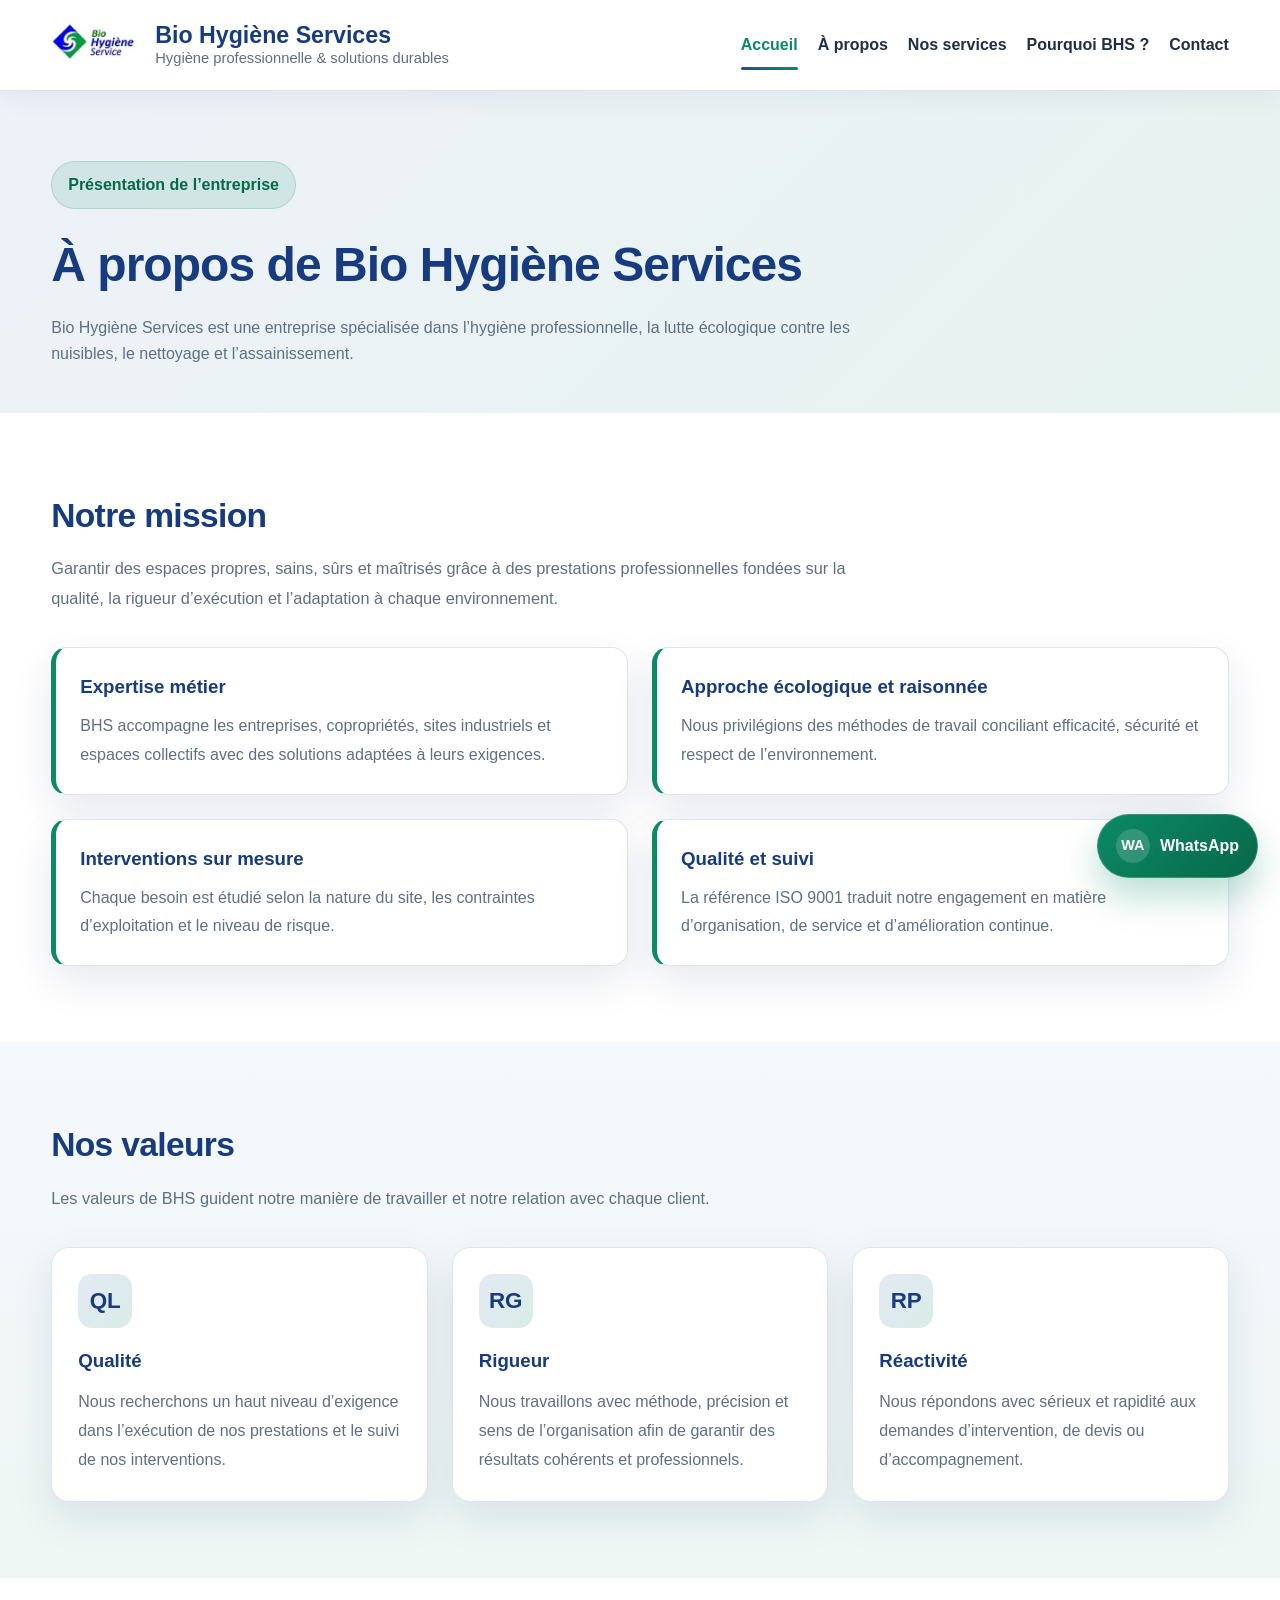
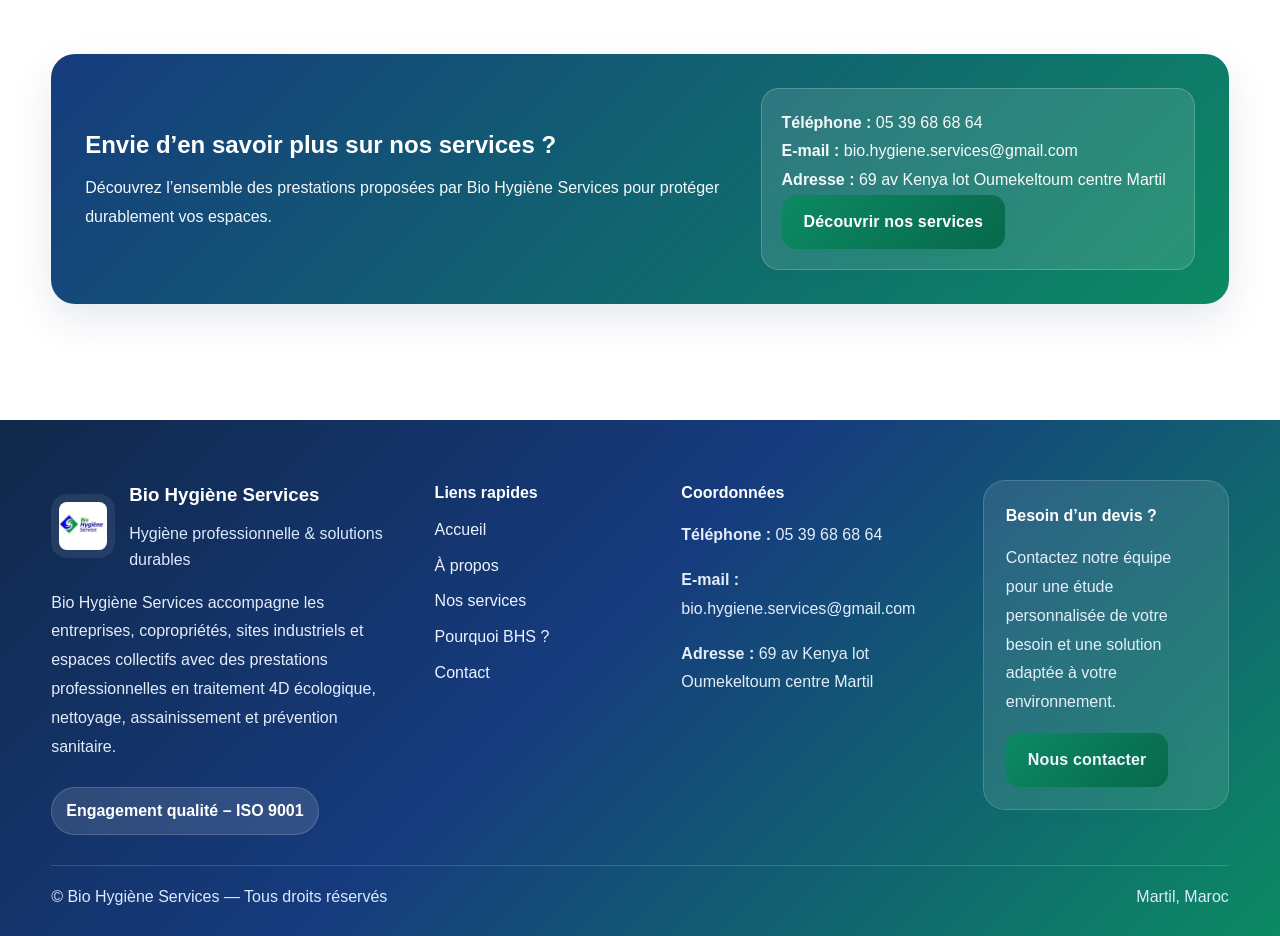
==== a-propos.html @ 7eb4a311 "Add files via upload" ====
<!DOCTYPE html>
<html lang="fr">

<head>
  <meta charset="UTF-8" />
  <meta name="viewport" content="width=device-width, initial-scale=1.0" />
  <title>Bio Hygiène Services | À propos</title>
  <meta name="description"
    content="Découvrez Bio Hygiène Services, son engagement qualité, son expertise en hygiène professionnelle, traitement 4D écologique, nettoyage et assainissement." />
  <link rel="stylesheet" href="css/style.css" />
</head>

<body>

  <header class="site-header">
    <div class="container header-inner">
      <a href="index.html" class="logo-wrap">
        <img src="assets/images/logo-bhs.png" alt="Logo Bio Hygiène Services" />
        <div class="brand-text">
          <span class="brand-name">Bio Hygiène Services</span>
          <span class="brand-subtitle">Hygiène professionnelle & solutions durables</span>
        </div>
      </a>

      <button class="menu-toggle" aria-label="Ouvrir le menu" aria-expanded="false">
        <span></span>
        <span></span>
        <span></span>
      </button>

      <nav class="main-nav">
        <a href="index.html" class="active">Accueil</a>
        <a href="a-propos.html">À propos</a>
        <a href="services.html">Nos services</a>
        <a href="pourquoi-bhs.html">Pourquoi BHS ?</a>
        <a href="contact.html">Contact</a>
      </nav>
    </div>
  </header>

  <main>
    <section class="page-hero">
      <div class="container">
        <div class="badge">Présentation de l’entreprise</div>
        <h1>À propos de Bio Hygiène Services</h1>
        <p>
          Bio Hygiène Services est une entreprise spécialisée dans l’hygiène
          professionnelle, la lutte écologique contre les nuisibles, le nettoyage
          et l’assainissement.
        </p>
      </div>
    </section>

    <section class="section">
      <div class="container">
        <div class="section-heading">
          <h2>Notre mission</h2>
          <p>
            Garantir des espaces propres, sains, sûrs et maîtrisés grâce à des
            prestations professionnelles fondées sur la qualité, la rigueur
            d’exécution et l’adaptation à chaque environnement.
          </p>
        </div>

        <div class="features">
          <div class="feature">
            <h3>Expertise métier</h3>
            <p>
              BHS accompagne les entreprises, copropriétés, sites industriels
              et espaces collectifs avec des solutions adaptées à leurs exigences.
            </p>
          </div>

          <div class="feature">
            <h3>Approche écologique et raisonnée</h3>
            <p>
              Nous privilégions des méthodes de travail conciliant efficacité,
              sécurité et respect de l’environnement.
            </p>
          </div>

          <div class="feature">
            <h3>Interventions sur mesure</h3>
            <p>
              Chaque besoin est étudié selon la nature du site, les contraintes
              d’exploitation et le niveau de risque.
            </p>
          </div>

          <div class="feature">
            <h3>Qualité et suivi</h3>
            <p>
              La référence ISO 9001 traduit notre engagement en matière
              d’organisation, de service et d’amélioration continue.
            </p>
          </div>
        </div>
      </div>
    </section>

    <section class="section section-alt">
      <div class="container">
        <div class="section-heading">
          <h2>Nos valeurs</h2>
          <p>
            Les valeurs de BHS guident notre manière de travailler
            et notre relation avec chaque client.
          </p>
        </div>

        <div class="cards">
          <article class="card">
            <div class="card-icon">QL</div>
            <h3>Qualité</h3>
            <p>
              Nous recherchons un haut niveau d’exigence dans l’exécution
              de nos prestations et le suivi de nos interventions.
            </p>
          </article>

          <article class="card">
            <div class="card-icon">RG</div>
            <h3>Rigueur</h3>
            <p>
              Nous travaillons avec méthode, précision et sens de l’organisation
              afin de garantir des résultats cohérents et professionnels.
            </p>
          </article>

          <article class="card">
            <div class="card-icon">RP</div>
            <h3>Réactivité</h3>
            <p>
              Nous répondons avec sérieux et rapidité aux demandes d’intervention,
              de devis ou d’accompagnement.
            </p>
          </article>
        </div>
      </div>
    </section>

    <section class="section">
      <div class="container">
        <div class="cta-band">
          <div>
            <h2>Envie d’en savoir plus sur nos services ?</h2>
            <p>
              Découvrez l’ensemble des prestations proposées par Bio Hygiène Services
              pour protéger durablement vos espaces.
            </p>
          </div>

          <div class="cta-box-right">
            <p><strong>Téléphone :</strong> 05 39 68 68 64</p>
            <p><strong>E-mail :</strong> bio.hygiene.services@gmail.com</p>
            <p><strong>Adresse :</strong> 69 av Kenya lot Oumekeltoum centre Martil</p>
            <a href="services.html" class="btn btn-primary">Découvrir nos services</a>
          </div>
        </div>
      </div>
    </section>
  </main>

  <footer class="site-footer">
    <div class="container">
      <div class="footer-top">
        <div class="footer-brand-block">
          <div class="footer-brand-head">
            <img src="assets/images/logo-bhs.png" alt="Logo Bio Hygiène Services" class="footer-logo" />
            <div>
              <h3>Bio Hygiène Services</h3>
              <p class="footer-tagline">Hygiène professionnelle & solutions durables</p>
            </div>
          </div>

          <p class="footer-text">
            Bio Hygiène Services accompagne les entreprises, copropriétés,
            sites industriels et espaces collectifs avec des prestations
            professionnelles en traitement 4D écologique, nettoyage,
            assainissement et prévention sanitaire.
          </p>

          <div class="footer-badge">Engagement qualité – ISO 9001</div>
        </div>

        <div class="footer-links-block">
          <h4>Liens rapides</h4>
          <ul class="footer-links-list">
            <li><a href="index.html">Accueil</a></li>
            <li><a href="a-propos.html">À propos</a></li>
            <li><a href="services.html">Nos services</a></li>
            <li><a href="pourquoi-bhs.html">Pourquoi BHS ?</a></li>
            <li><a href="contact.html">Contact</a></li>
          </ul>
        </div>

        <div class="footer-contact-block">
          <h4>Coordonnées</h4>
          <p><strong>Téléphone :</strong> 05 39 68 68 64</p>
          <p><strong>E-mail :</strong> bio.hygiene.services@gmail.com</p>
          <p><strong>Adresse :</strong> 69 av Kenya lot Oumekeltoum centre Martil</p>
        </div>

        <div class="footer-cta-block">
          <h4>Besoin d’un devis ?</h4>
          <p>
            Contactez notre équipe pour une étude personnalisée de votre besoin
            et une solution adaptée à votre environnement.
          </p>
          <a href="contact.html" class="btn btn-primary">Nous contacter</a>
        </div>
      </div>

      <div class="footer-bottom-premium">
        <p>© Bio Hygiène Services — Tous droits réservés</p>
        <p>Martil, Maroc</p>
      </div>
    </div>
  </footer>

  <script src="js/main.js"></script>
  <a
  href="https://wa.me/212539686864?text=Bonjour%20Bio%20Hygi%C3%A8ne%20Services%2C%20je%20souhaite%20obtenir%20des%20informations."
  class="whatsapp-float"
  target="_blank"
  aria-label="Contacter BHS sur WhatsApp"
>
  <span class="whatsapp-icon">WA</span>
  <span class="whatsapp-text">WhatsApp</span>
</a>
</body>

</html>
---- css/style.css ----
:root {
  --bhs-blue: #1f4ea8;
  --bhs-blue-dark: #163b7e;
  --bhs-green: #0c8a63;
  --bhs-green-dark: #07684a;
  --bhs-white: #ffffff;
  --bhs-light: #f5f8fc;
  --bhs-light-alt: #eef7f4;
  --bhs-text: #1f2f46;
  --bhs-muted: #5f6f85;
  --bhs-border: #dbe4ef;
  --bhs-shadow: 0 16px 40px rgba(17, 42, 87, 0.10);
  --container: 1180px;
  --radius: 18px;
}

* {
  box-sizing: border-box;
}

html {
  scroll-behavior: smooth;
}

body {
  margin: 0;
  font-family: "Segoe UI", Arial, sans-serif;
  color: var(--bhs-text);
  background: var(--bhs-white);
  line-height: 1.6;
}

img {
  max-width: 100%;
  display: block;
}

a {
  text-decoration: none;
  color: inherit;
}

.container {
  width: min(92%, var(--container));
  margin: 0 auto;
}

/* Header */
.site-header {
  position: sticky;
  top: 0;
  z-index: 100;
  background: rgba(255, 255, 255, 0.96);
  border-bottom: 1px solid var(--bhs-border);
  backdrop-filter: blur(8px);
}

.header-inner {
  min-height: 82px;
  display: flex;
  align-items: center;
  justify-content: space-between;
  gap: 24px;
}

.logo-wrap {
  display: flex;
  align-items: center;
  gap: 14px;
}

.logo-wrap img {
  width: 90px;
  height: 90px;
  object-fit: contain;
}

.brand-text {
  display: flex;
  flex-direction: column;
  line-height: 1.2;
}

.brand-name {
  font-size: 1.45rem;
  font-weight: 800;
  color: var(--bhs-blue-dark);
}

.brand-subtitle {
  font-size: 0.92rem;
  color: var(--bhs-muted);
}

.main-nav {
  display: flex;
  align-items: center;
  gap: 20px;
  flex-wrap: wrap;
}

.main-nav a {
  font-weight: 700;
  color: var(--bhs-text);
  position: relative;
  padding: 6px 0;
}

.main-nav a:hover,
.main-nav a.active {
  color: var(--bhs-green);
}

.main-nav a.active::after,
.main-nav a:hover::after {
  content: "";
  position: absolute;
  left: 0;
  bottom: -6px;
  width: 100%;
  height: 3px;
  border-radius: 999px;
  background: linear-gradient(90deg, var(--bhs-blue), var(--bhs-green));
}

/* Hero */
.hero {
  background:
    linear-gradient(135deg, rgba(31, 78, 168, 0.08), rgba(12, 138, 99, 0.10)),
    linear-gradient(180deg, #ffffff 0%, #f6fbff 100%);
  padding: 84px 0 72px;
}

.hero-grid {
  display: grid;
  grid-template-columns: 1.15fr 0.85fr;
  gap: 42px;
  align-items: center;
}

.badge {
  display: inline-flex;
  align-items: center;
  gap: 10px;
  background: rgba(12, 138, 99, 0.12);
  color: var(--bhs-green-dark);
  border: 1px solid rgba(12, 138, 99, 0.18);
  padding: 10px 16px;
  border-radius: 999px;
  font-weight: 800;
  margin-bottom: 18px;
}

.hero h1,
.hero h2 {
  margin: 0 0 18px;
  font-size: clamp(2.2rem, 5vw, 3.5rem);
  line-height: 1.15;
  color: var(--bhs-blue-dark);
}

.hero p.lead {
  font-size: 1.1rem;
  color: var(--bhs-text);
  max-width: 760px;
  margin-bottom: 24px;
}

.hero-actions {
  display: flex;
  gap: 14px;
  flex-wrap: wrap;
  margin-bottom: 28px;
}

.hero-image img {
  border-radius: 15px;
  box-shadow: var(--bhs-shadow);
  border: 1px solid var(--bhs-border);
  min-height: 300px;
  object-fit: cover;
}

.hero-points {
  display: grid;
  grid-template-columns: repeat(2, minmax(0, 1fr));
  gap: 14px;
  margin-top: 8px;
}

.hero-point {
  background: var(--bhs-white);
  border: 1px solid var(--bhs-border);
  border-radius: 16px;
  padding: 16px;
  box-shadow: var(--bhs-shadow);
}

.hero-point strong {
  display: block;
  color: var(--bhs-blue-dark);
  margin-bottom: 6px;
}

/* Sections */
.section {
  padding: 76px 0;
}

.section-alt {
  background: linear-gradient(180deg, var(--bhs-light) 0%, var(--bhs-light-alt) 100%);
}

.section-heading {
  max-width: 820px;
  margin-bottom: 34px;
}

.section-heading h2 {
  margin: 0 0 12px;
  font-size: 2.1rem;
  color: var(--bhs-blue-dark);
}

.section-heading p {
  margin: 0;
  color: var(--bhs-muted);
  font-size: 1.02rem;
}

/* Buttons */
.btn {
  display: inline-block;
  padding: 14px 22px;
  border-radius: 14px;
  font-weight: 800;
  transition: 0.25s ease;
}

.btn:hover {
  transform: translateY(-2px);
}

.btn-primary {
  background: linear-gradient(135deg, var(--bhs-green), var(--bhs-green-dark));
  color: var(--bhs-white);
  box-shadow: 0 12px 24px rgba(12, 138, 99, 0.20);
}

.btn-secondary {
  background: linear-gradient(135deg, var(--bhs-blue), var(--bhs-blue-dark));
  color: var(--bhs-white);
  box-shadow: 0 12px 24px rgba(31, 78, 168, 0.20);
}

.btn-outline {
  border: 2px solid var(--bhs-blue);
  color: var(--bhs-blue);
  background: var(--bhs-white);
}

/* Cards */
.cards {
  display: grid;
  grid-template-columns: repeat(3, minmax(0, 1fr));
  gap: 24px;
}

.card {
  background: var(--bhs-white);
  border: 1px solid var(--bhs-border);
  border-radius: var(--radius);
  padding: 26px;
  box-shadow: var(--bhs-shadow);
  transition: 0.25s ease;
}

.card:hover {
  transform: translateY(-4px);
}

.card-icon {
  width: 54px;
  height: 54px;
  display: grid;
  place-items: center;
  border-radius: 14px;
  margin-bottom: 18px;
  background: linear-gradient(135deg, rgba(31, 78, 168, 0.12), rgba(12, 138, 99, 0.16));
  color: var(--bhs-blue-dark);
  font-size: 1.4rem;
  font-weight: 800;
}

.card h3 {
  margin-top: 0;
  margin-bottom: 12px;
  color: var(--bhs-blue-dark);
}

.card p {
  margin: 0;
  color: var(--bhs-muted);
}

/* Feature blocks */
.features {
  display: grid;
  grid-template-columns: repeat(2, minmax(0, 1fr));
  gap: 24px;
}

.feature {
  background: var(--bhs-white);
  border-left: 5px solid var(--bhs-green);
  border-radius: 16px;
  padding: 24px;
  box-shadow: var(--bhs-shadow);
  border-top: 1px solid var(--bhs-border);
  border-right: 1px solid var(--bhs-border);
  border-bottom: 1px solid var(--bhs-border);
}

.feature h3 {
  margin-top: 0;
  margin-bottom: 10px;
  color: var(--bhs-blue-dark);
}

.feature p {
  margin: 0;
  color: var(--bhs-muted);
}

/* CTA */
.cta-band {
  background: linear-gradient(135deg, var(--bhs-blue-dark), var(--bhs-green));
  color: var(--bhs-white);
  border-radius: 24px;
  padding: 34px;
  display: grid;
  grid-template-columns: 1.2fr 0.8fr;
  gap: 24px;
  align-items: center;
  box-shadow: var(--bhs-shadow);
}

.cta-band h2 {
  margin-top: 0;
  margin-bottom: 10px;
  color: var(--bhs-white);
}

.cta-band p {
  margin: 0;
  opacity: 0.96;
}

.cta-box-right {
  background: rgba(255, 255, 255, 0.12);
  border-radius: 18px;
  padding: 20px;
  border: 1px solid rgba(255, 255, 255, 0.20);
}

/* Footer */
.site-footer {
  background: linear-gradient(135deg, #10284a, #163b7e);
  color: #edf4ff;
  padding: 54px 0 34px;
  margin-top: 40px;
}

.footer-grid {
  display: grid;
  grid-template-columns: 1.2fr 0.8fr 0.8fr;
  gap: 26px;
}

.site-footer h3,
.site-footer h4 {
  margin-top: 0;
  color: var(--bhs-white);
}

.site-footer ul {
  list-style: none;
  padding: 0;
  margin: 0;
}

.site-footer li+li {
  margin-top: 8px;
}

.site-footer a {
  color: #edf4ff;
}

.site-footer a:hover {
  color: #bff2df;
}

.footer-bottom {
  margin-top: 26px;
  padding-top: 18px;
  border-top: 1px solid rgba(255, 255, 255, 0.14);
  font-size: 0.95rem;
  color: #d9e6fa;
}

/* Inner page hero */
.page-hero {
  padding: 70px 0 46px;
  background: linear-gradient(135deg, rgba(31, 78, 168, 0.08), rgba(12, 138, 99, 0.10));
}

.page-hero h1 {
  margin: 0 0 12px;
  font-size: clamp(2rem, 4vw, 3rem);
  color: var(--bhs-blue-dark);
}

.page-hero p {
  margin: 0;
  max-width: 800px;
  color: var(--bhs-muted);
}

/* Service list */
.service-list {
  display: grid;
  gap: 22px;
}

.service-block {
  background: var(--bhs-white);
  border: 1px solid var(--bhs-border);
  border-radius: 18px;
  padding: 24px;
  box-shadow: var(--bhs-shadow);
}

.service-block h3 {
  margin-top: 0;
  color: var(--bhs-blue-dark);
}

.service-block p {
  margin-bottom: 0;
  color: var(--bhs-muted);
}

/* Responsive */
@media (max-width: 980px) {

  .hero-grid,
  .cards,
  .features,
  .cta-band,
  .footer-grid {
    grid-template-columns: 1fr;
  }

  .header-inner {
    flex-direction: column;
    justify-content: center;
    padding: 16px 0;
  }

  .main-nav {
    justify-content: center;
  }

  .hero-image img {
    min-height: auto;
  }
}

@media (max-width: 640px) {
  .hero {
    padding: 60px 0 50px;
  }

  .section {
    padding: 58px 0;
  }

  .brand-name {
    font-size: 1.2rem;
  }

  .hero-point,
  .card,
  .feature,
  .service-block {
    padding: 20px;
  }

  .feature,
  .card,
  .cta-box-right,
  .site-footer p,
  .site-footer a {
    min-width: 0;
    overflow-wrap: anywhere;
    word-break: break-word;
  }

  .footer-grid {
    align-items: start;
  }

  .page-hero p {
    margin-top: 10px;
    line-height: 1.8;
  }

  .feature {
    transition: 0.25s ease;
  }

  .feature:hover {
    transform: translateY(-4px);
    box-shadow: 0 18px 35px rgba(17, 42, 87, 0.12);
  }
}

.contact-form-layout {
  display: grid;
  grid-template-columns: 1.3fr 0.7fr;
  gap: 28px;
  align-items: start;
}

.contact-form-card,
.contact-side-card {
  background: var(--bhs-white);
  border: 1px solid var(--bhs-border);
  border-radius: 22px;
  box-shadow: var(--bhs-shadow);
}

.contact-form-card {
  padding: 28px;
}

.contact-side-card {
  padding: 28px;
  background: linear-gradient(180deg, #ffffff 0%, #f7fbff 100%);
}

.contact-side-card h3 {
  margin-top: 0;
  margin-bottom: 12px;
  color: var(--bhs-blue-dark);
}

.contact-side-card p {
  color: var(--bhs-muted);
  margin-bottom: 22px;
}

.contact-form {
  display: grid;
  gap: 18px;
}

.form-row {
  display: grid;
  grid-template-columns: repeat(2, minmax(0, 1fr));
  gap: 18px;
}

.form-group {
  display: grid;
  gap: 8px;
}

.form-group label {
  font-weight: 700;
  color: var(--bhs-blue-dark);
  font-size: 0.96rem;
}

.form-group input,
.form-group select,
.form-group textarea {
  width: 100%;
  padding: 14px 16px;
  border: 1px solid var(--bhs-border);
  border-radius: 14px;
  background: #fbfdff;
  color: var(--bhs-text);
  font: inherit;
  outline: none;
  transition: 0.2s ease;
}

.form-group input:focus,
.form-group select:focus,
.form-group textarea:focus {
  border-color: var(--bhs-green);
  box-shadow: 0 0 0 4px rgba(12, 138, 99, 0.10);
  background: var(--bhs-white);
}

.form-group textarea {
  resize: vertical;
  min-height: 150px;
}

.contact-info-list {
  display: grid;
  gap: 14px;
  margin-bottom: 22px;
}

.contact-info-item {
  padding: 14px 16px;
  border-radius: 16px;
  background: rgba(31, 78, 168, 0.04);
  border: 1px solid var(--bhs-border);
}

.contact-info-item strong {
  display: block;
  color: var(--bhs-blue-dark);
  margin-bottom: 6px;
}

.contact-info-item span {
  color: var(--bhs-muted);
}

.contact-side-actions {
  display: flex;
  flex-direction: column;
  gap: 12px;
}

@media (max-width: 980px) {

  .contact-form-layout,
  .form-row {
    grid-template-columns: 1fr;
  }
}

.contact-form-card:hover,
.contact-side-card:hover {
  transform: translateY(-3px);
  transition: 0.25s ease;
}

.contact-form-card,
.contact-side-card {
  transition: 0.25s ease;
}

.contact-form .btn {
  width: fit-content;
  min-width: 220px;
}

.contact-form-card {
  background: linear-gradient(180deg, #ffffff 0%, #fcfeff 100%);
}

.method-cards {
  grid-template-columns: repeat(4, minmax(0, 1fr));
}

.sector-grid {
  display: grid;
  grid-template-columns: repeat(2, minmax(0, 1fr));
  gap: 24px;
}

.sector-item {
  background: var(--bhs-white);
  border: 1px solid var(--bhs-border);
  border-radius: 20px;
  padding: 24px;
  box-shadow: var(--bhs-shadow);
  transition: 0.25s ease;
}

.sector-item:hover {
  transform: translateY(-4px);
}

.sector-item h3 {
  margin-top: 0;
  margin-bottom: 10px;
  color: var(--bhs-blue-dark);
}

.sector-item p {
  margin: 0;
  color: var(--bhs-muted);
}

@media (max-width: 980px) {

  .method-cards,
  .sector-grid {
    grid-template-columns: 1fr;
  }
}

.card,
.feature,
.sector-item,
.hero-point {
  transition: 0.25s ease;
}

.card:hover,
.feature:hover,
.sector-item:hover,
.hero-point:hover {
  transform: translateY(-4px);
  box-shadow: 0 18px 38px rgba(17, 42, 87, 0.12);
}

.hero p,
.section p,
.feature p,
.card p,
.sector-item p {
  line-height: 1.8;
}

.location-layout {
  display: grid;
  grid-template-columns: 0.9fr 1.1fr;
  gap: 28px;
  align-items: stretch;
}

.location-card,
.map-card {
  background: var(--bhs-white);
  border: 1px solid var(--bhs-border);
  border-radius: 22px;
  box-shadow: var(--bhs-shadow);
  overflow: hidden;
}

.location-card {
  padding: 28px;
}

.location-card h3 {
  margin-top: 0;
  margin-bottom: 16px;
  color: var(--bhs-blue-dark);
}

.location-card p {
  margin-bottom: 12px;
  color: var(--bhs-muted);
}

.location-card .btn {
  margin-top: 12px;
}

.map-card {
  min-height: 380px;
}

.map-card iframe {
  display: block;
  width: 100%;
  height: 100%;
  min-height: 380px;
}

@media (max-width: 980px) {
  .location-layout {
    grid-template-columns: 1fr;
  }

  .map-card,
  .map-card iframe {
    min-height: 320px;
  }
}

.site-footer {
  background: linear-gradient(135deg, #10284a 0%, #163b7e 45%, #0c8a63 100%);
  color: #edf4ff;
  padding: 60px 0 26px;
  margin-top: 40px;
}

.footer-top {
  display: grid;
  grid-template-columns: 1.3fr 0.8fr 1fr 0.9fr;
  gap: 28px;
  align-items: start;
}

.footer-brand-head {
  display: flex;
  align-items: center;
  gap: 14px;
  margin-bottom: 16px;
}

.footer-logo {
  width: 64px;
  height: 64px;
  object-fit: contain;
  background: rgba(255, 255, 255, 0.08);
  border-radius: 16px;
  padding: 8px;
}

.footer-brand-block h3,
.footer-links-block h4,
.footer-contact-block h4,
.footer-cta-block h4 {
  margin-top: 0;
  margin-bottom: 12px;
  color: #ffffff;
}

.footer-tagline {
  margin: 0;
  color: #dce9ff;
}

.footer-text,
.footer-contact-block p,
.footer-cta-block p {
  color: #edf4ff;
  opacity: 0.96;
  line-height: 1.8;
}

.footer-badge {
  display: inline-block;
  margin-top: 10px;
  padding: 10px 14px;
  border-radius: 999px;
  background: rgba(255, 255, 255, 0.12);
  border: 1px solid rgba(255, 255, 255, 0.16);
  color: #ffffff;
  font-weight: 700;
}

.footer-links-list {
  list-style: none;
  padding: 0;
  margin: 0;
}

.footer-links-list li+li {
  margin-top: 10px;
}

.footer-links-list a,
.footer-contact-block a {
  color: #edf4ff;
}

.footer-links-list a:hover {
  color: #bff2df;
}

.footer-cta-block {
  background: rgba(255, 255, 255, 0.10);
  border: 1px solid rgba(255, 255, 255, 0.16);
  border-radius: 22px;
  padding: 22px;
  backdrop-filter: blur(6px);
}

.footer-bottom-premium {
  margin-top: 30px;
  padding-top: 18px;
  border-top: 1px solid rgba(255, 255, 255, 0.16);
  display: flex;
  justify-content: space-between;
  gap: 16px;
  flex-wrap: wrap;
}

.footer-bottom-premium p {
  margin: 0;
  color: #dce9ff;
}

@media (max-width: 980px) {
  .footer-top {
    grid-template-columns: 1fr;
  }

  .footer-bottom-premium {
    flex-direction: column;
  }
}

.menu-toggle {
  display: none;
  width: 52px;
  height: 52px;
  border: 1px solid var(--bhs-border);
  background: var(--bhs-white);
  border-radius: 14px;
  cursor: pointer;
  padding: 0;
  align-items: center;
  justify-content: center;
  flex-direction: column;
  gap: 6px;
}

.menu-toggle span {
  display: block;
  width: 22px;
  height: 3px;
  border-radius: 999px;
  background: var(--bhs-blue-dark);
  transition: 0.25s ease;
}

@media (max-width: 980px) {
  .header-inner {
    position: relative;
    flex-direction: row;
    justify-content: space-between;
    align-items: center;
    padding: 14px 0;
  }

  .menu-toggle {
    display: inline-flex;
  }

  .main-nav {
    display: none;
    position: absolute;
    top: calc(100% + 12px);
    right: 0;
    width: min(320px, 92vw);
    background: var(--bhs-white);
    border: 1px solid var(--bhs-border);
    border-radius: 18px;
    box-shadow: var(--bhs-shadow);
    padding: 16px;
    flex-direction: column;
    align-items: flex-start;
    gap: 14px;
    z-index: 200;
  }

  .main-nav.open {
    display: flex;
  }

  .main-nav a {
    width: 100%;
    padding: 10px 0;
  }

  .main-nav a.active::after,
  .main-nav a:hover::after {
    bottom: 0;
  }

  .brand-subtitle {
    display: none;
  }

  .logo-wrap img {
    width: 52px;
    height: 52px;
  }

  .brand-name {
    font-size: 1.15rem;
  }
}

.whatsapp-float {
  position: fixed;
  right: 22px;
  bottom: 22px;
  z-index: 300;
  display: inline-flex;
  align-items: center;
  gap: 10px;
  padding: 14px 18px;
  border-radius: 999px;
  background: linear-gradient(135deg, #0c8a63, #07684a);
  color: #ffffff;
  font-weight: 800;
  box-shadow: 0 18px 36px rgba(12, 138, 99, 0.28);
  border: 1px solid rgba(255, 255, 255, 0.18);
  transition: 0.25s ease;
}

.whatsapp-float:hover {
  transform: translateY(-3px) scale(1.02);
  box-shadow: 0 22px 40px rgba(12, 138, 99, 0.34);
}

.whatsapp-icon {
  width: 34px;
  height: 34px;
  border-radius: 50%;
  display: grid;
  place-items: center;
  background: rgba(255, 255, 255, 0.16);
  color: #ffffff;
  font-size: 0.9rem;
  font-weight: 900;
}

.whatsapp-text {
  line-height: 1;
}

@media (max-width: 640px) {
  .whatsapp-float {
    right: 14px;
    bottom: 14px;
    padding: 12px 14px;
  }

  .whatsapp-text {
    display: none;
  }
}

.engagement-grid {
  display: grid;
  grid-template-columns: repeat(4, minmax(0, 1fr));
  gap: 24px;
}

.engagement-item {
  background: linear-gradient(180deg, #ffffff 0%, #f8fbff 100%);
  border: 1px solid var(--bhs-border);
  border-radius: 22px;
  padding: 26px;
  box-shadow: var(--bhs-shadow);
  transition: 0.25s ease;
}

.engagement-item:hover {
  transform: translateY(-4px);
  box-shadow: 0 18px 38px rgba(17, 42, 87, 0.12);
}

.engagement-number {
  display: inline-flex;
  align-items: center;
  justify-content: center;
  min-width: 64px;
  height: 64px;
  padding: 0 14px;
  border-radius: 18px;
  margin-bottom: 18px;
  background: linear-gradient(135deg, rgba(31, 78, 168, 0.12), rgba(12, 138, 99, 0.14));
  color: var(--bhs-blue-dark);
  font-weight: 900;
  font-size: 1.2rem;
}

.engagement-item h3 {
  margin-top: 0;
  margin-bottom: 12px;
  color: var(--bhs-blue-dark);
}

.engagement-item p {
  margin: 0;
  color: var(--bhs-muted);
  line-height: 1.8;
}

@media (max-width: 980px) {
  .engagement-grid {
    grid-template-columns: 1fr;
  }
}

.quick-quote-band {
  display: grid;
  grid-template-columns: 1.3fr 0.7fr;
  gap: 24px;
  align-items: center;
  padding: 32px;
  border-radius: 26px;
  background: linear-gradient(135deg, #163b7e 0%, #1f4ea8 50%, #0c8a63 100%);
  color: #ffffff;
  box-shadow: 0 20px 44px rgba(17, 42, 87, 0.18);
}

.quick-quote-badge {
  display: inline-block;
  margin-bottom: 14px;
  padding: 9px 14px;
  border-radius: 999px;
  background: rgba(255, 255, 255, 0.14);
  border: 1px solid rgba(255, 255, 255, 0.18);
  font-weight: 800;
}

.quick-quote-content h2 {
  margin: 0 0 12px;
  color: #ffffff;
}

.quick-quote-content p {
  margin: 0;
  color: rgba(255, 255, 255, 0.95);
  line-height: 1.8;
}

.quick-quote-actions {
  display: flex;
  flex-direction: column;
  gap: 14px;
  align-items: stretch;
}

.quick-quote-actions .btn {
  text-align: center;
}

@media (max-width: 980px) {
  .quick-quote-band {
    grid-template-columns: 1fr;
  }
}

/* ===== Polish final ===== */
.reveal-init {
  opacity: 0;
  transform: translateY(22px);
  transition: opacity 0.7s ease, transform 0.7s ease;
}

.reveal-show {
  opacity: 1;
  transform: translateY(0);
}

.section-heading h2,
.hero h1,
.page-hero h1 {
  letter-spacing: -0.02em;
}

.btn {
  letter-spacing: 0.01em;
}

.site-header {
  box-shadow: 0 8px 24px rgba(17, 42, 87, 0.05);
}

::selection {
  background: rgba(12, 138, 99, 0.18);
  color: var(--bhs-blue-dark);
}

::-webkit-scrollbar {
  width: 10px;
}

::-webkit-scrollbar-track {
  background: #eef4fb;
}

::-webkit-scrollbar-thumb {
  background: linear-gradient(180deg, var(--bhs-blue), var(--bhs-green));
  border-radius: 999px;
}

.back-to-top {
  position: fixed;
  right: 22px;
  bottom: 92px;
  z-index: 290;
  width: 52px;
  height: 52px;
  border: none;
  border-radius: 50%;
  background: linear-gradient(135deg, var(--bhs-blue), var(--bhs-green));
  color: #fff;
  font-size: 1.2rem;
  font-weight: 900;
  box-shadow: 0 18px 36px rgba(17, 42, 87, 0.22);
  cursor: pointer;
  opacity: 0;
  pointer-events: none;
  transform: translateY(10px);
  transition: 0.25s ease;
}

.back-to-top.show {
  opacity: 1;
  pointer-events: auto;
  transform: translateY(0);
}

.back-to-top:hover {
  transform: translateY(-3px);
}

@media (max-width: 640px) {
  .back-to-top {
    right: 14px;
    bottom: 78px;
    width: 46px;
    height: 46px;
  }
}
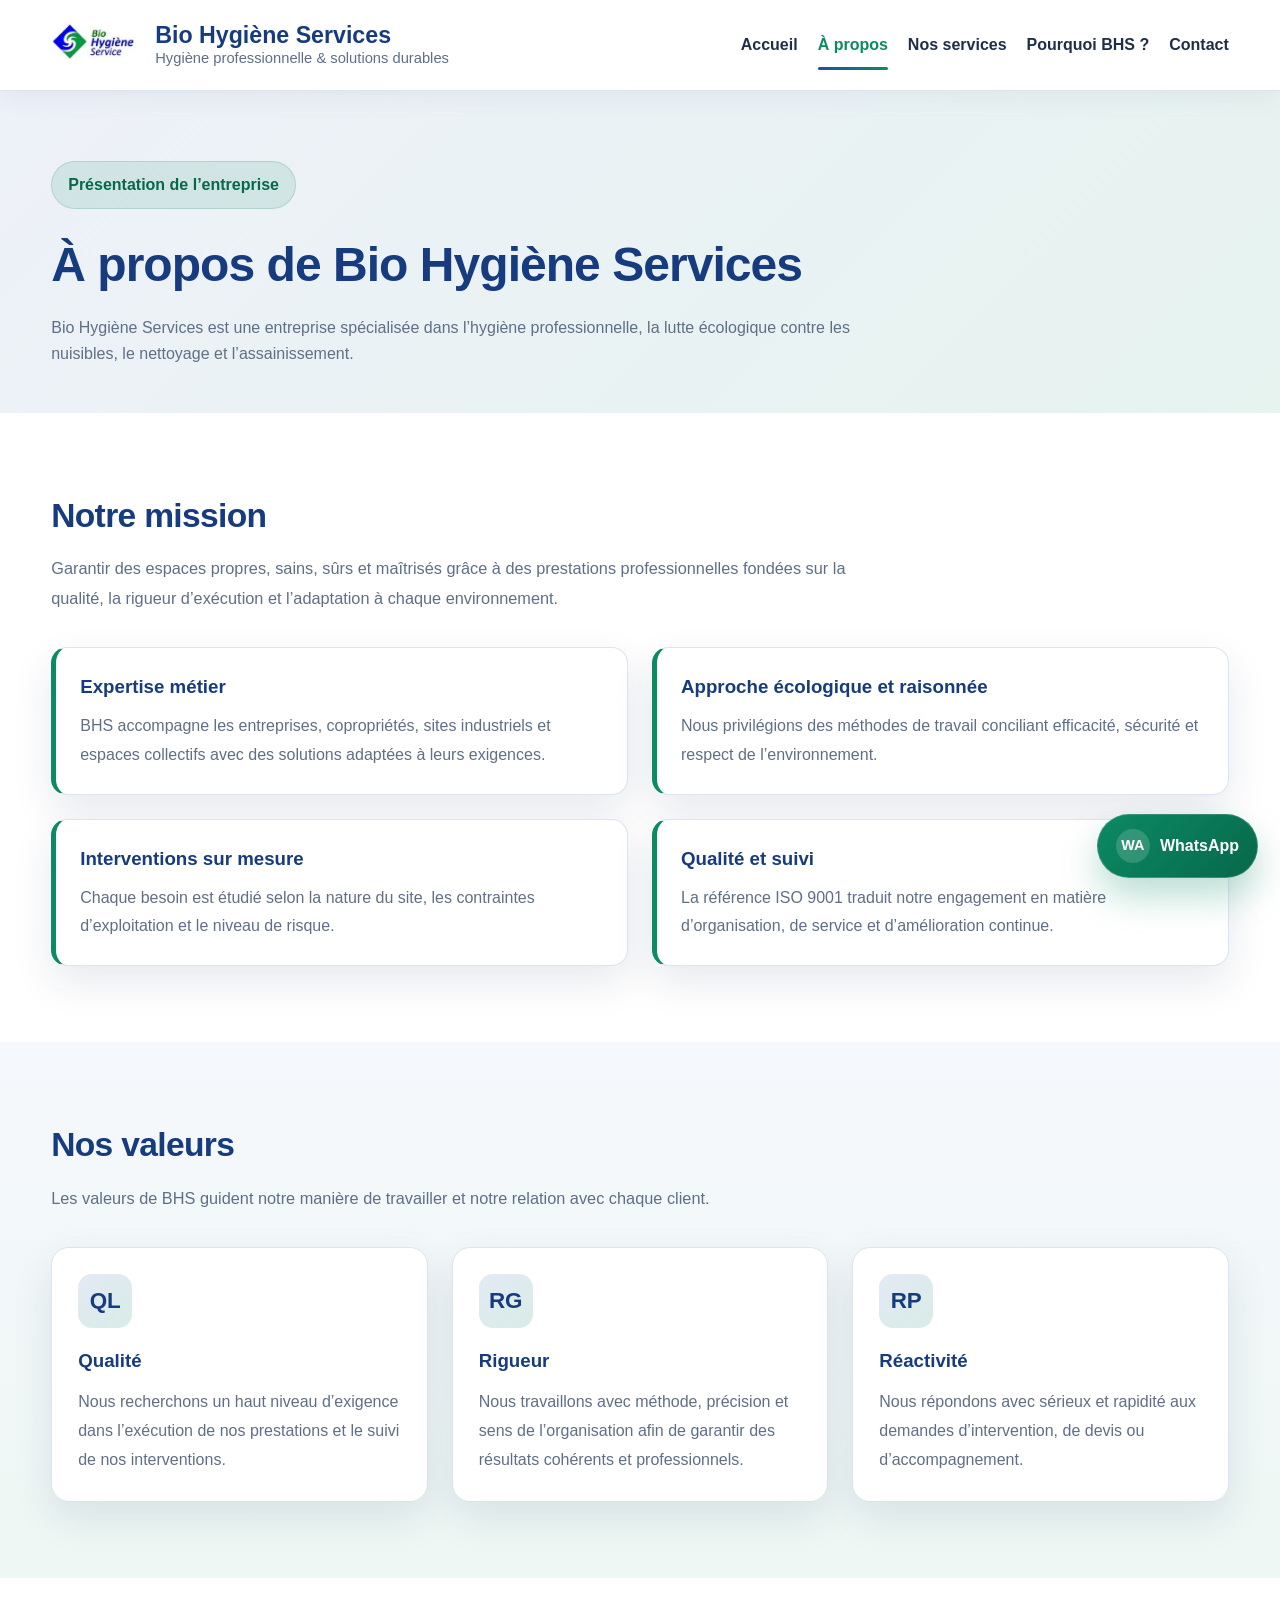
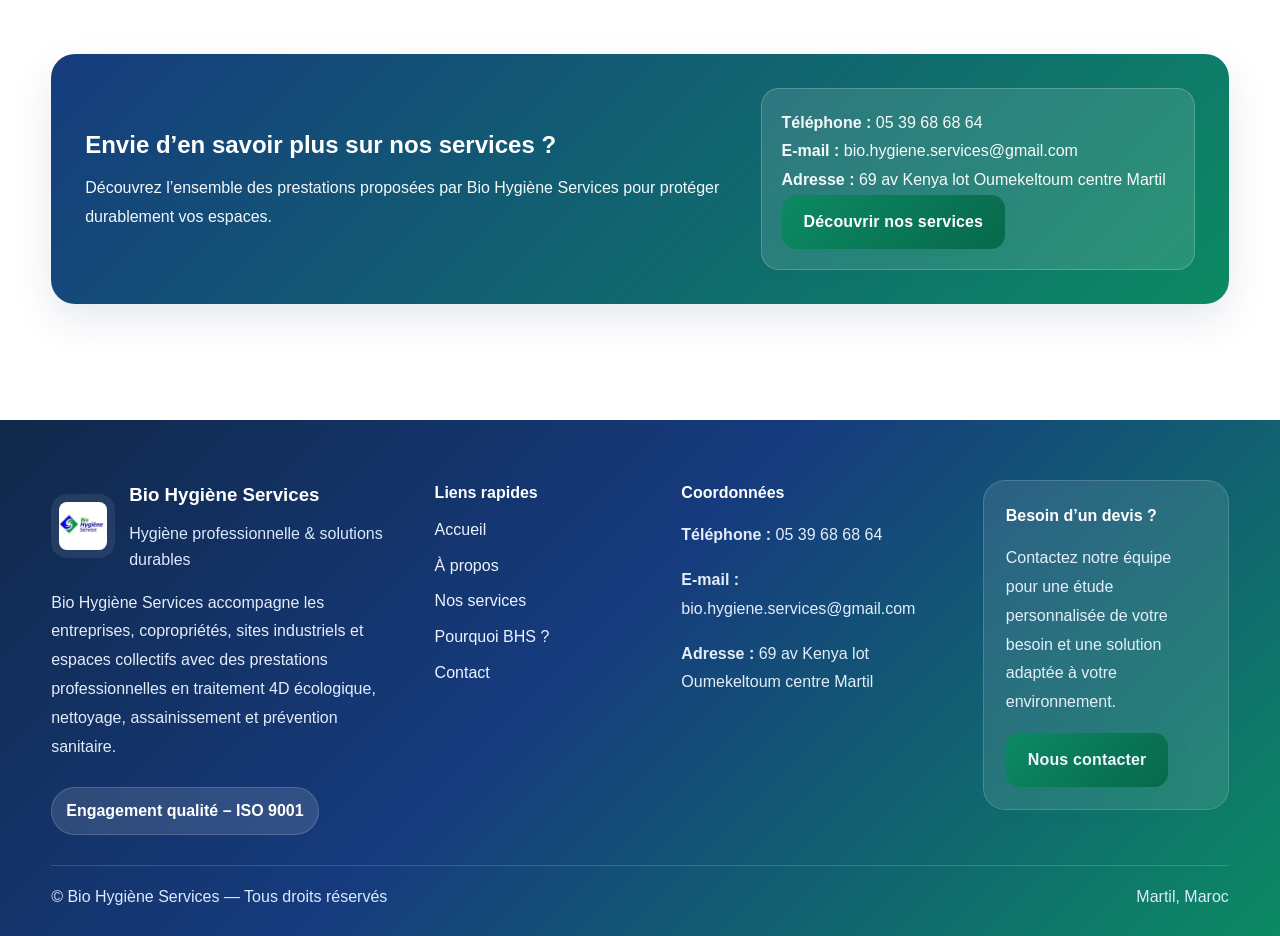
==== commit 79dee79b: "Mise à jour de a-propos.html" ====
--- a/a-propos.html
+++ b/a-propos.html
@@ -29,8 +29,8 @@
       </button>
 
       <nav class="main-nav">
-        <a href="index.html" class="active">Accueil</a>
-        <a href="a-propos.html">À propos</a>
+        <a href="index.html">Accueil</a>
+        <a href="a-propos.html" class="active">À propos</a>
         <a href="services.html">Nos services</a>
         <a href="pourquoi-bhs.html">Pourquoi BHS ?</a>
         <a href="contact.html">Contact</a>
@@ -39,7 +39,7 @@
   </header>
 
   <main>
-    <section class="page-hero">
+    <section class="page-hero page-hero-about">
       <div class="container">
         <div class="badge">Présentation de l’entreprise</div>
         <h1>À propos de Bio Hygiène Services</h1>
@@ -219,15 +219,11 @@
   </footer>
 
   <script src="js/main.js"></script>
-  <a
-  href="https://wa.me/212539686864?text=Bonjour%20Bio%20Hygi%C3%A8ne%20Services%2C%20je%20souhaite%20obtenir%20des%20informations."
-  class="whatsapp-float"
-  target="_blank"
-  aria-label="Contacter BHS sur WhatsApp"
->
-  <span class="whatsapp-icon">WA</span>
-  <span class="whatsapp-text">WhatsApp</span>
-</a>
+  <a href="https://wa.me/212539686864?text=Bonjour%20Bio%20Hygi%C3%A8ne%20Services%2C%20je%20souhaite%20obtenir%20des%20informations."
+    class="whatsapp-float" target="_blank" aria-label="Contacter BHS sur WhatsApp">
+    <span class="whatsapp-icon">WA</span>
+    <span class="whatsapp-text">WhatsApp</span>
+  </a>
 </body>
 
-</html>+</html>
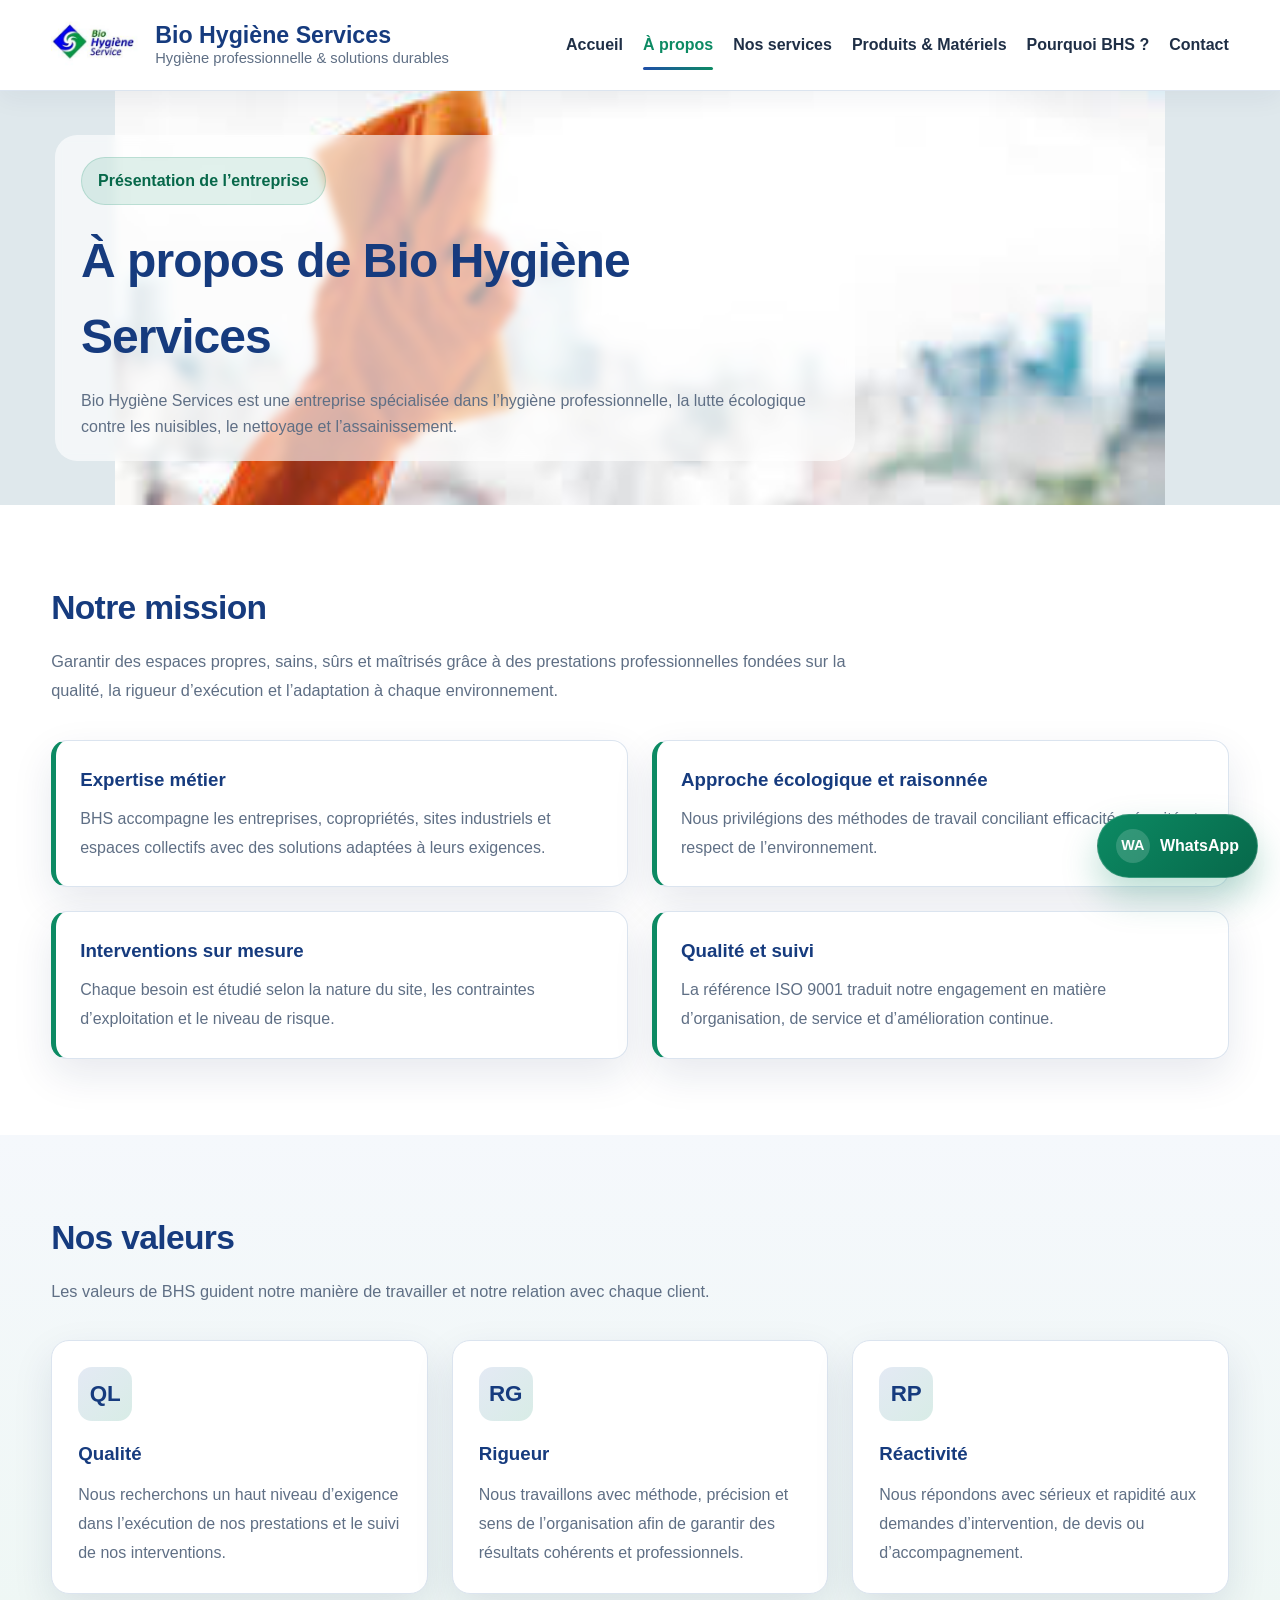
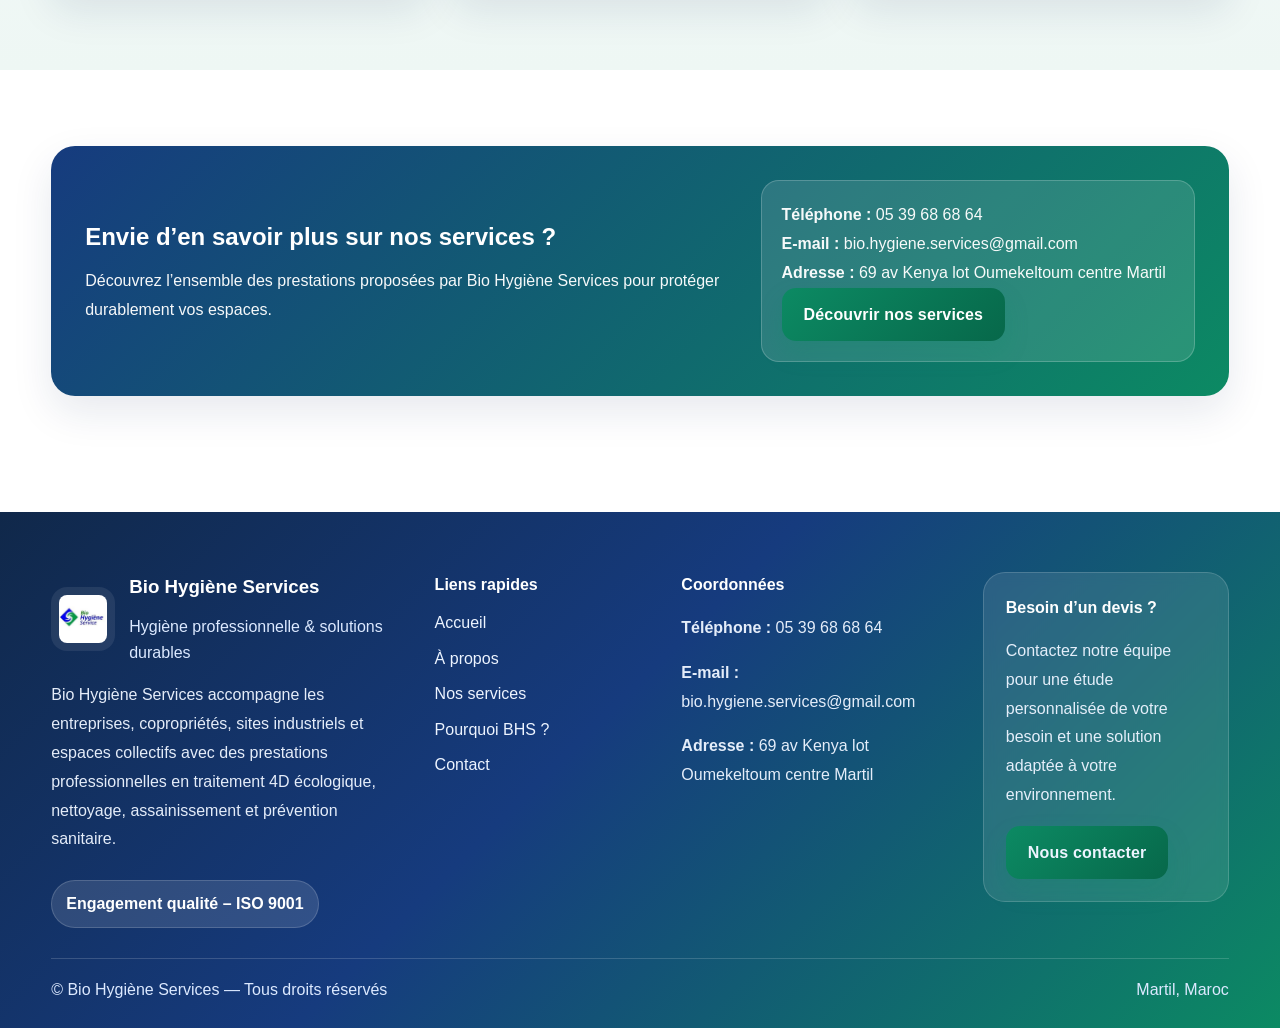
==== commit 8bb43a75: "Mise à jour a-propos.html" ====
--- a/a-propos.html
+++ b/a-propos.html
@@ -32,6 +32,7 @@
         <a href="index.html">Accueil</a>
         <a href="a-propos.html" class="active">À propos</a>
         <a href="services.html">Nos services</a>
+        <a href="boutique.html">Produits & Matériels</a>
         <a href="pourquoi-bhs.html">Pourquoi BHS ?</a>
         <a href="contact.html">Contact</a>
       </nav>
--- a/css/style.css
+++ b/css/style.css
@@ -1222,4 +1222,102 @@
     width: 46px;
     height: 46px;
   }
-}+}
+
+/* ===== Heroes avec images de fond : version propre finale ===== */
+
+.hero-home,
+.page-hero {
+  position: relative;
+  overflow: hidden;
+  padding: 44px 0;
+}
+
+.hero-home .container,
+.page-hero .container {
+  box-sizing: border-box;
+  position: relative;
+  z-index: 2;
+  max-width: 800px;
+  width: calc(100% - 110px);
+  margin-left: 55px;
+  margin-right: 0;
+  padding: 22px 26px;
+  background: rgba(255, 255, 255, 0.62);
+  backdrop-filter: blur(4px);
+  border-radius: 22px;
+  overflow: hidden;
+}
+
+/* Accueil */
+.hero-home {
+  background-color: #dfe8ec;
+  background-image: url("../assets/images/bg-home.jfif");
+  background-repeat: no-repeat;
+  background-position: center 40%;
+  background-size: 88% auto;
+}
+
+/* À propos */
+.page-hero-about {
+  background-color: #dfe8ec;
+  background-image: url("../assets/images/bg-about.jfif");
+  background-repeat: no-repeat;
+  background-position: center 34%;
+  background-size: 82% auto;
+}
+
+/* Services */
+.page-hero-services {
+  background-color: #dfe8ec;
+  background-image: url("../assets/images/bg-services.jfif");
+  background-repeat: no-repeat;
+  background-position: center 36%;
+  background-size: 82% auto;
+}
+
+/* Pourquoi BHS */
+.page-hero-why {
+  background-color: #dfe8ec;
+  background-image: url("../assets/images/bg-why.jfif");
+  background-repeat: no-repeat;
+  background-position: center 38%;
+  background-size: 80% auto;
+}
+
+/* Contact */
+.page-hero-contact {
+  background-color: #dfe8ec;
+  background-image: url("../assets/images/bg-contact.jfif");
+  background-repeat: no-repeat;
+  background-position: center 8%;
+  background-size: 74% auto;
+}
+
+@media (max-width: 980px) {
+
+  .hero-home,
+  .page-hero {
+    padding: 40px 0;
+  }
+
+  .hero-home .container,
+  .page-hero .container {
+    width: calc(100% - 32px);
+    max-width: 100%;
+    margin-left: auto;
+    margin-right: auto;
+    padding: 20px;
+    border-radius: 20px;
+  }
+
+  .hero-home,
+  .page-hero,
+  .page-hero-about,
+  .page-hero-services,
+  .page-hero-why,
+  .page-hero-contact {
+    background-size: cover;
+    background-position: center;
+  }
+}
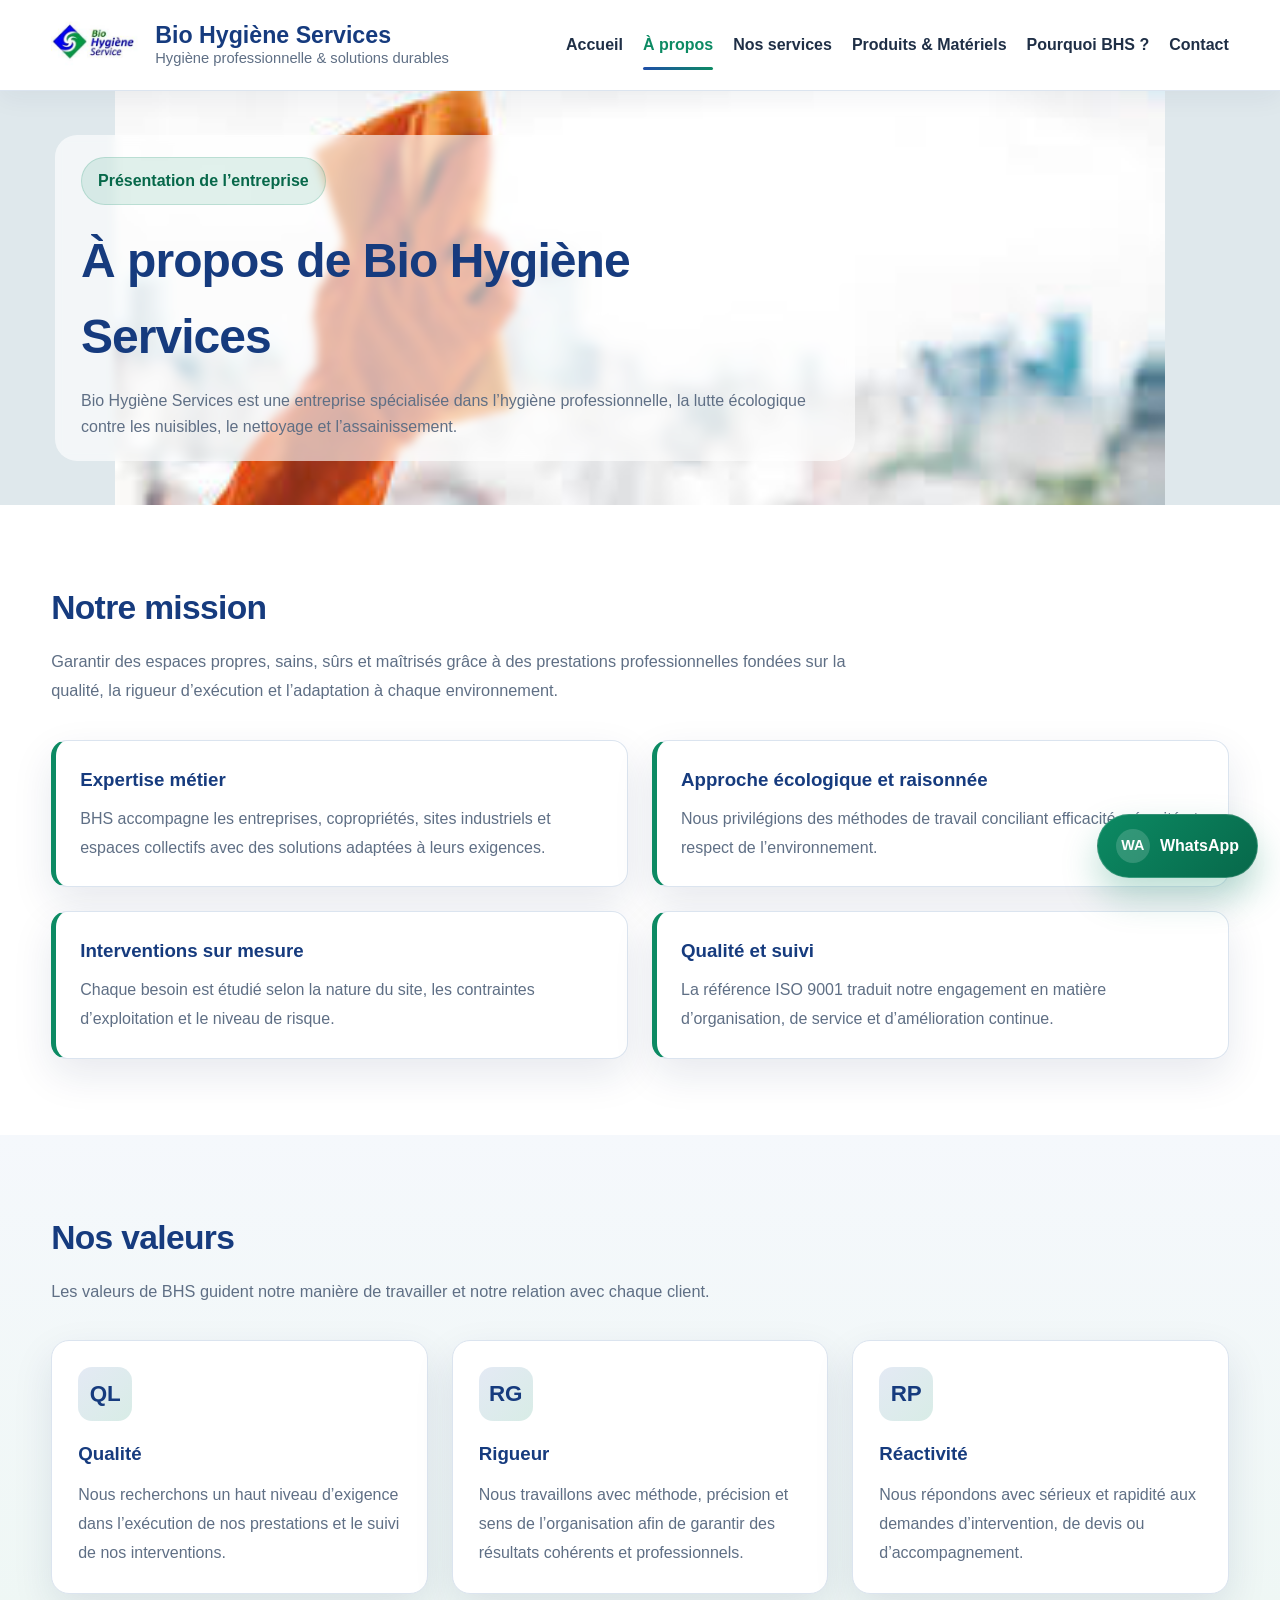
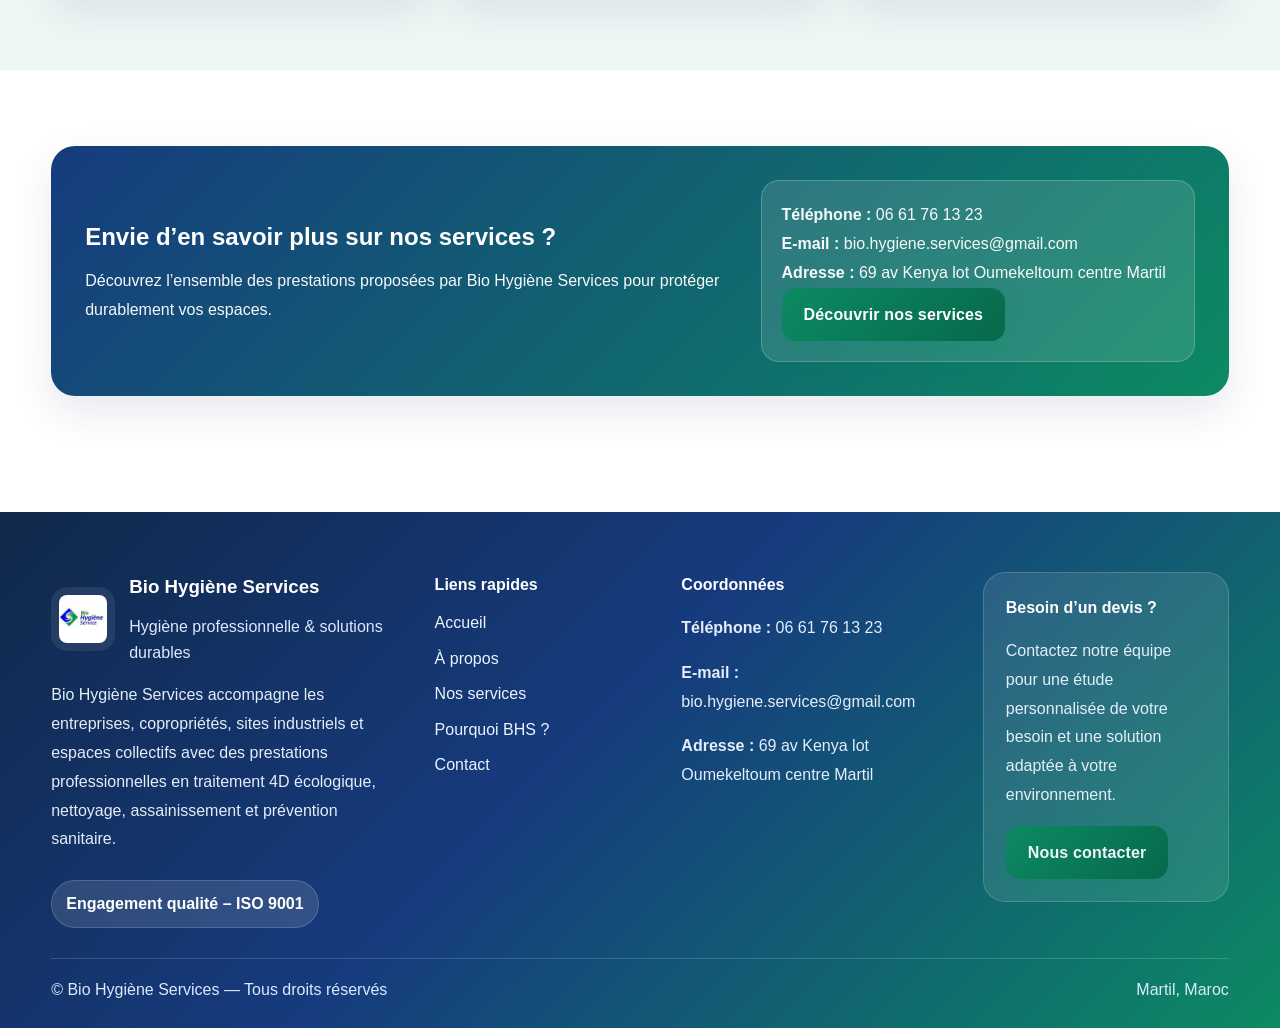
==== commit c0e1e6ef: "Mise à jour a-propos.html" ====
--- a/a-propos.html
+++ b/a-propos.html
@@ -152,7 +152,7 @@
           </div>
 
           <div class="cta-box-right">
-            <p><strong>Téléphone :</strong> 05 39 68 68 64</p>
+            <p><strong>Téléphone :</strong> 06 61 76 13 23</p>
             <p><strong>E-mail :</strong> bio.hygiene.services@gmail.com</p>
             <p><strong>Adresse :</strong> 69 av Kenya lot Oumekeltoum centre Martil</p>
             <a href="services.html" class="btn btn-primary">Découvrir nos services</a>
@@ -197,7 +197,7 @@
 
         <div class="footer-contact-block">
           <h4>Coordonnées</h4>
-          <p><strong>Téléphone :</strong> 05 39 68 68 64</p>
+          <p><strong>Téléphone :</strong> 06 61 76 13 23</p>
           <p><strong>E-mail :</strong> bio.hygiene.services@gmail.com</p>
           <p><strong>Adresse :</strong> 69 av Kenya lot Oumekeltoum centre Martil</p>
         </div>
@@ -220,7 +220,7 @@
   </footer>
 
   <script src="js/main.js"></script>
-  <a href="https://wa.me/212539686864?text=Bonjour%20Bio%20Hygi%C3%A8ne%20Services%2C%20je%20souhaite%20obtenir%20des%20informations."
+  <a href="https://wa.me/212661761323?text=Bonjour%20Bio%20Hygi%C3%A8ne%20Services%2C%20je%20souhaite%20obtenir%20des%20informations."
     class="whatsapp-float" target="_blank" aria-label="Contacter BHS sur WhatsApp">
     <span class="whatsapp-icon">WA</span>
     <span class="whatsapp-text">WhatsApp</span>
--- a/css/style.css
+++ b/css/style.css
@@ -1321,3 +1321,163 @@
     background-position: center;
   }
 }
+
+/* ===== Boutique / Produits & Matériels ===== */
+
+.page-hero-boutique {
+  background-color: #dfe8ec;
+  background-image: url("../assets/images/bg-services.jfif");
+  background-repeat: no-repeat;
+  background-position: center 36%;
+  background-size: 82% auto;
+}
+
+.boutique-categories {
+  grid-template-columns: repeat(3, minmax(0, 1fr));
+}
+
+.product-grid {
+  display: grid;
+  grid-template-columns: repeat(2, minmax(0, 1fr));
+  gap: 24px;
+}
+
+.product-card {
+  display: flex;
+  flex-direction: column;
+  height: 100%;
+  background: var(--bhs-white);
+  border: 1px solid var(--bhs-border);
+  border-radius: 22px;
+  overflow: hidden;
+  box-shadow: var(--bhs-shadow);
+  transition: 0.25s ease;
+}
+
+.product-card:hover {
+  transform: translateY(-4px);
+  box-shadow: 0 18px 38px rgba(17, 42, 87, 0.12);
+}
+
+.product-image-wrap {
+  position: relative;
+  height: 200px;
+  overflow: hidden;
+  background: #ffffff;
+  padding: 18px;
+  display: flex;
+  align-items: center;
+  justify-content: center;
+  border-bottom: 1px solid rgba(31, 78, 168, 0.08);
+}
+
+.product-image {
+  width: 100%;
+  height: 100%;
+  max-width: 82%;
+  max-height: 82%;
+  object-fit: contain;
+  object-position: center;
+  display: block;
+  image-rendering: auto;
+}
+
+.product-badge {
+  position: absolute;
+  top: 14px;
+  left: 14px;
+  display: inline-block;
+  padding: 8px 12px;
+  border-radius: 999px;
+  background: rgba(12, 138, 99, 0.92);
+  color: #fff;
+  font-size: 0.88rem;
+  font-weight: 800;
+  line-height: 1;
+  z-index: 2;
+}
+
+.product-content {
+  display: flex;
+  flex-direction: column;
+  flex: 1;
+  padding: 24px;
+}
+
+.product-content h3 {
+  margin: 0 0 12px;
+  color: var(--bhs-blue-dark);
+}
+
+.product-content p {
+  margin: 0 0 16px;
+  color: var(--bhs-muted);
+  line-height: 1.8;
+}
+
+.product-meta {
+  display: grid;
+  gap: 8px;
+  margin-bottom: 18px;
+  color: var(--bhs-text);
+  font-size: 0.95rem;
+}
+
+.product-meta span {
+  display: block;
+  padding: 8px 12px;
+  border-radius: 12px;
+  background: rgba(31, 78, 168, 0.04);
+  border: 1px solid var(--bhs-border);
+}
+
+.product-actions {
+  display: flex;
+  gap: 12px;
+  flex-wrap: wrap;
+  margin-top: auto;
+}
+
+.product-actions .btn {
+  min-width: 170px;
+  text-align: center;
+}
+
+@media (max-width: 980px) {
+
+  .boutique-categories,
+  .product-grid {
+    grid-template-columns: 1fr;
+  }
+
+  .product-image-wrap {
+    height: 185px;
+    padding: 16px;
+  }
+
+  .product-image {
+    max-width: 78%;
+    max-height: 78%;
+  }
+
+  .product-actions .btn {
+    width: 100%;
+    min-width: 0;
+  }
+}
+
+@media (max-width: 640px) {
+  .product-content {
+    padding: 20px;
+  }
+
+  .product-image-wrap {
+    height: 170px;
+    padding: 14px;
+  }
+
+  .product-image {
+    max-width: 74%;
+    max-height: 74%;
+  }
+}
